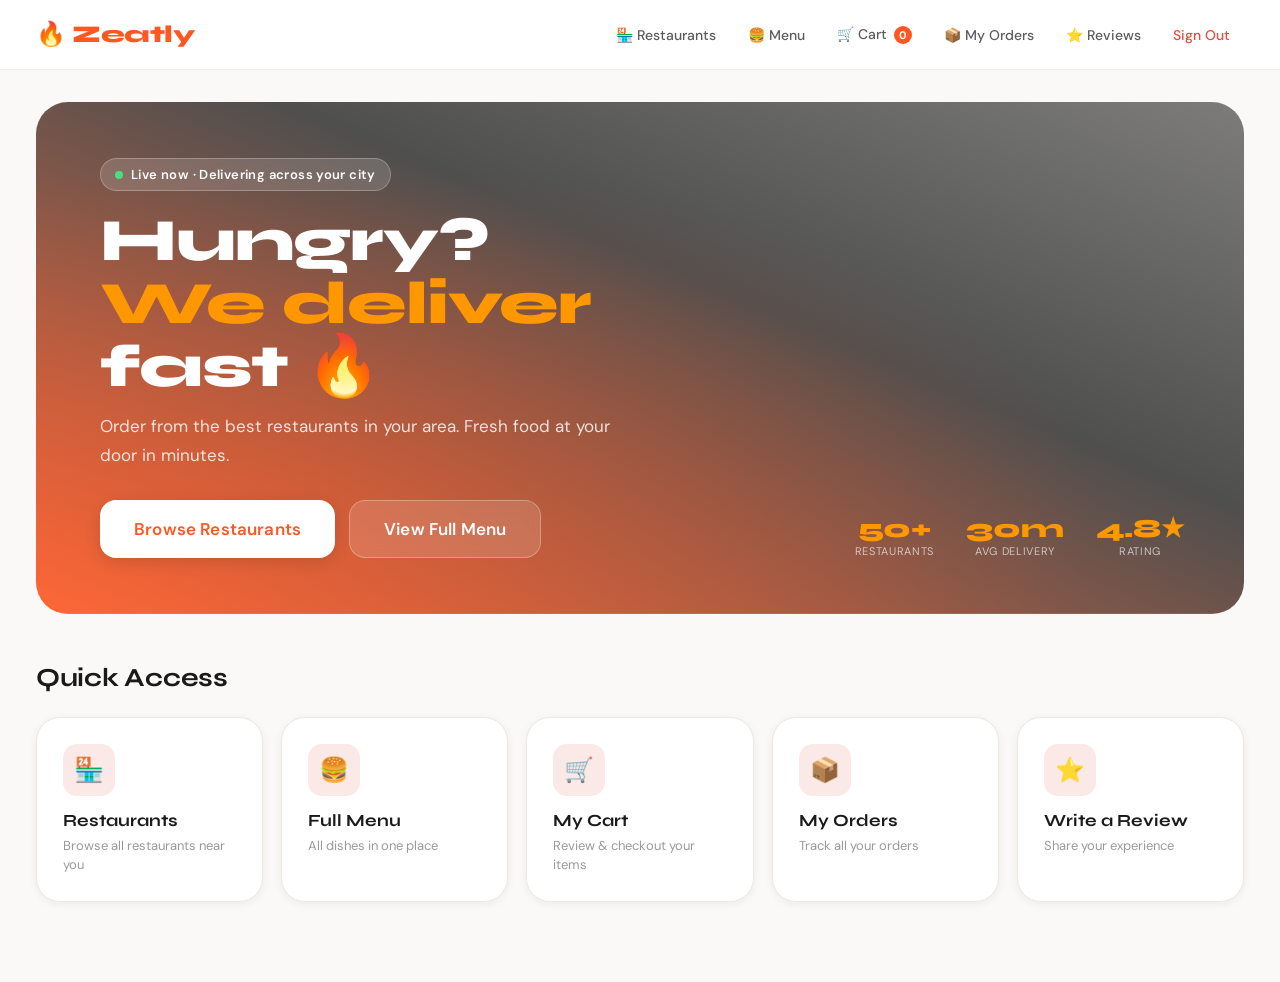
==== src/main/webapp/dashboard.html @ ebfcc114 "Payment Management This Payment Management Module was developed for the Online Food Management Syste" ====
<!DOCTYPE html>
<html lang="en">
<head>
  <meta charset="UTF-8">
  <meta name="viewport" content="width=device-width,initial-scale=1">
  <title>Home – Zeatly</title>
  <link rel="stylesheet" href="css/style.css">
  <script>
    window.onload = function() {
      // cart badge
      fetch('cart').then(r=>r.text()).then(html=>{
        const m = html.match(/id="cartCount">(\d+)</);
        if(m) document.getElementById('cartBadge').textContent = m[1];
      }).catch(()=>{});
    };
  </script>
</head>
<body>
<nav class="customer-nav">
  <a href="dashboard.html" class="brand">🔥 Zeatly</a>
  <div class="nav-links">
    <a href="restaurant">🏪 Restaurants</a>
    <a href="menu">🍔 Menu</a>
    <a href="cart">🛒 Cart <span class="nav-badge" id="cartBadge">0</span></a>
    <a href="order">📦 My Orders</a>
    <a href="feedback">⭐ Reviews</a>
    <a href="logout" class="nav-logout">Sign Out</a>
  </div>
</nav>

<div class="customer-page">
  <!-- HERO -->
  <div class="hero animate-up">
    <div class="hero-content">
      <div class="hero-eyebrow">
        <span class="hero-eyebrow-dot"></span>
        Live now · Delivering across your city
      </div>
      <h1>Hungry? <br><span class="hero-accent">We deliver</span> fast 🔥</h1>
      <p>Order from the best restaurants in your area. Fresh food at your door in minutes.</p>
      <div class="hero-btns">
        <a href="restaurant" class="btn btn-white btn-lg">Browse Restaurants</a>
        <a href="menu" class="btn btn-ghost btn-lg">View Full Menu</a>
      </div>
    </div>
    <div class="hero-stats">
      <div class="hero-stat"><div class="hero-stat-num">50+</div><div class="hero-stat-label">Restaurants</div></div>
      <div class="hero-stat"><div class="hero-stat-num">30m</div><div class="hero-stat-label">Avg Delivery</div></div>
      <div class="hero-stat"><div class="hero-stat-num">4.8★</div><div class="hero-stat-label">Rating</div></div>
    </div>
  </div>

  <!-- QUICK ACCESS -->
  <div class="section-header">
    <div class="section-title">Quick Access</div>
  </div>
  <div class="dash-grid">
    <a href="restaurant" class="dash-card delay-1">
      <div class="dash-card-icon">🏪</div>
      <div class="dash-card-text"><h3>Restaurants</h3><p>Browse all restaurants near you</p></div>
    </a>
    <a href="menu" class="dash-card delay-2">
      <div class="dash-card-icon">🍔</div>
      <div class="dash-card-text"><h3>Full Menu</h3><p>All dishes in one place</p></div>
    </a>
    <a href="cart" class="dash-card delay-3">
      <div class="dash-card-icon">🛒</div>
      <div class="dash-card-text"><h3>My Cart</h3><p>Review &amp; checkout your items</p></div>
    </a>
    <a href="order" class="dash-card delay-4">
      <div class="dash-card-icon">📦</div>
      <div class="dash-card-text"><h3>My Orders</h3><p>Track all your orders</p></div>
    </a>
    <a href="add-feedback.html" class="dash-card delay-5">
      <div class="dash-card-icon">⭐</div>
      <div class="dash-card-text"><h3>Write a Review</h3><p>Share your experience</p></div>
    </a>
  </div>
</div>

<div class="toast-container" id="toastContainer"></div>
<script>
function showToast(msg, type='') {
  const t = document.createElement('div');
  t.className = 'toast ' + type;
  t.textContent = msg;
  document.getElementById('toastContainer').appendChild(t);
  setTimeout(()=>t.remove(), 3500);
}
const p = new URLSearchParams(window.location.search);
if(p.get('success')==='ordered') showToast('✅ Order placed successfully!','success');
if(p.get('success')==='carted')  showToast('🛒 Item added to cart!','success');
</script>
</body>
</html>
---- src/main/webapp/css/style.css ----
@import url('https://fonts.googleapis.com/css2?family=Syne:wght@400;500;600;700;800&family=DM+Sans:ital,wght@0,300;0,400;0,500;0,600;0,700;1,400&display=swap');

:root {
  --brand:#FF5722;--brand-deep:#E64A19;--brand-glow:#FF7043;--brand-lite:#FBE9E7;--brand-mid:#FFCCBC;
  --accent:#FF9800;--dark:#0D0D0D;--dark2:#1A1A1A;--dark3:#252525;--surface:#FFFFFF;--surface2:#FAF9F7;
  --surface3:#F3F0EC;--border:#EDE8E0;--text:#1A1A1A;--text2:#5C5C5C;--text3:#9A9A9A;
  --success:#2ECC71;--warning:#F39C12;--danger:#E74C3C;--info:#3498DB;
  --radius-sm:10px;--radius:16px;--radius-lg:24px;--radius-xl:32px;
  --shadow-sm:0 2px 8px rgba(0,0,0,0.06);--shadow:0 8px 32px rgba(0,0,0,0.10);
  --shadow-lg:0 20px 60px rgba(0,0,0,0.14);--shadow-brand:0 8px 28px rgba(255,87,34,0.28);
}
*,*::before,*::after{margin:0;padding:0;box-sizing:border-box}
html{scroll-behavior:smooth}
body{font-family:'DM Sans',sans-serif;background:var(--surface2);color:var(--text);overflow-x:hidden;-webkit-font-smoothing:antialiased}
a{text-decoration:none;color:inherit}

@keyframes fadeUp{from{opacity:0;transform:translateY(22px)}to{opacity:1;transform:translateY(0)}}
@keyframes fadeIn{from{opacity:0}to{opacity:1}}
@keyframes slideInLeft{from{opacity:0;transform:translateX(-30px)}to{opacity:1;transform:translateX(0)}}
@keyframes pulse-dot{0%,100%{box-shadow:0 0 0 0 rgba(78,205,113,0.5)}50%{box-shadow:0 0 0 8px rgba(78,205,113,0)}}
@keyframes spin{to{transform:rotate(360deg)}}
@keyframes bounceIn{0%{transform:scale(0.3);opacity:0}60%{transform:scale(1.05)}80%{transform:scale(0.95)}100%{transform:scale(1);opacity:1}}
@keyframes shimmer{0%{background-position:-400px 0}100%{background-position:400px 0}}

.animate-up{animation:fadeUp 0.55s ease both}
.animate-in{animation:fadeIn 0.4s ease both}
.delay-1{animation-delay:0.1s}.delay-2{animation-delay:0.2s}.delay-3{animation-delay:0.3s}
.delay-4{animation-delay:0.4s}.delay-5{animation-delay:0.5s}

/* BUTTONS */
.btn{display:inline-flex;align-items:center;justify-content:center;gap:8px;padding:13px 24px;border:none;border-radius:var(--radius);cursor:pointer;font-family:'DM Sans',sans-serif;font-weight:600;font-size:15px;transition:all 0.22s cubic-bezier(0.34,1.56,0.64,1);position:relative;overflow:hidden;white-space:nowrap;letter-spacing:0.01em}
.btn:hover{transform:translateY(-2px)}
.btn:active{transform:translateY(0) scale(0.97)}
.btn-primary,.btn-order{background:var(--brand);color:#fff;box-shadow:var(--shadow-brand)}
.btn-primary:hover,.btn-order:hover{background:var(--brand-deep);box-shadow:0 12px 36px rgba(255,87,34,0.38)}
.btn-dark,.btn-cart{background:var(--dark);color:#fff}
.btn-dark:hover,.btn-cart:hover{background:var(--dark3)}
.btn-secondary{background:var(--surface3);color:var(--text2)}
.btn-secondary:hover{background:var(--border);color:var(--text)}
.btn-white{background:#fff;color:var(--brand);box-shadow:0 4px 16px rgba(0,0,0,0.12)}
.btn-white:hover{background:#f9f9f9}
.btn-ghost{background:rgba(255,255,255,0.14);color:#fff;border:1.5px solid rgba(255,255,255,0.28);backdrop-filter:blur(8px)}
.btn-ghost:hover{background:rgba(255,255,255,0.24)}
.btn-success{background:var(--success);color:#fff}
.btn-danger{background:#fee2e2;color:var(--danger)}
.btn-danger:hover{background:#fecaca}
.btn-blue{background:#2563eb;color:#fff}
.btn-blue:hover{background:#1d4ed8}
.btn-warning{background:var(--warning);color:#fff}
.btn-sm{padding:8px 14px;font-size:13px;border-radius:var(--radius-sm)}
.btn-lg{padding:17px 34px;font-size:17px}

/* NAVBAR */
.customer-nav{height:70px;background:rgba(255,255,255,0.95);backdrop-filter:blur(20px);display:flex;align-items:center;justify-content:space-between;padding:0 36px;position:sticky;top:0;z-index:999;border-bottom:1px solid rgba(237,232,224,0.7);animation:fadeIn 0.4s ease}
.brand{display:flex;align-items:center;gap:8px;font-family:'Syne',sans-serif;font-size:24px;font-weight:800;color:var(--brand);letter-spacing:-0.02em}
.nav-links{display:flex;align-items:center;gap:4px;flex-wrap:wrap}
.nav-links a{padding:8px 14px;border-radius:var(--radius-sm);font-weight:500;font-size:14px;color:var(--text2);transition:all 0.18s}
.nav-links a:hover{background:var(--brand-lite);color:var(--brand)}
.nav-links .active{background:var(--brand);color:#fff!important}
.nav-logout{color:var(--danger)!important}
.nav-logout:hover{background:#fee2e2!important;color:var(--danger)!important}
.nav-badge{display:inline-flex;align-items:center;justify-content:center;min-width:18px;height:18px;padding:0 4px;border-radius:999px;background:var(--brand);color:#fff;font-size:11px;font-weight:700;margin-left:3px;animation:bounceIn 0.4s ease}

/* PAGE */
.customer-page{padding:32px 36px;max-width:1400px;margin:0 auto}

/* HERO */
.hero{min-height:440px;border-radius:var(--radius-xl);overflow:hidden;display:flex;align-items:flex-end;padding:56px 64px;background:linear-gradient(to top right,rgba(255,87,34,0.88) 0%,rgba(13,13,13,0.72) 60%,rgba(0,0,0,0.5) 100%),url('https://images.unsplash.com/photo-1555396273-367ea4eb4db5?q=80&w=1800&auto=format&fit=crop');background-size:cover;background-position:center;margin-bottom:48px;position:relative;animation:fadeUp 0.7s ease}
.hero::before{content:'';position:absolute;inset:0;background:radial-gradient(ellipse at 20% 80%,rgba(255,87,34,0.35) 0%,transparent 60%)}
.hero-content{position:relative;z-index:1}
.hero-eyebrow{display:inline-flex;align-items:center;gap:8px;background:rgba(255,255,255,0.15);border:1px solid rgba(255,255,255,0.25);backdrop-filter:blur(8px);color:#fff;padding:7px 14px;border-radius:999px;font-size:13px;font-weight:600;margin-bottom:18px;letter-spacing:0.03em}
.hero-eyebrow-dot{width:8px;height:8px;border-radius:50%;background:#4ade80;animation:pulse-dot 1.8s infinite}
.hero h1{font-family:'Syne',sans-serif;font-size:60px;font-weight:800;line-height:1.05;color:#fff;margin-bottom:14px;letter-spacing:-0.02em;max-width:680px}
.hero-accent{color:var(--accent)}
.hero p{color:rgba(255,255,255,0.82);font-size:17px;line-height:1.7;max-width:540px;margin-bottom:30px}
.hero-btns{display:flex;gap:14px;flex-wrap:wrap}
.hero-stats{position:absolute;right:60px;bottom:56px;display:flex;gap:32px;z-index:1}
.hero-stat{text-align:center;color:#fff}
.hero-stat-num{font-family:'Syne',sans-serif;font-size:26px;font-weight:800;color:var(--accent)}
.hero-stat-label{font-size:11px;color:rgba(255,255,255,0.65);text-transform:uppercase;letter-spacing:0.06em}

/* SECTION */
.section-header{display:flex;align-items:baseline;justify-content:space-between;margin-bottom:24px}
.section-title{font-family:'Syne',sans-serif;font-size:26px;font-weight:700;letter-spacing:-0.01em}
.section-link{font-size:14px;color:var(--brand);font-weight:600}

/* DASH GRID */
.dash-grid{display:grid;grid-template-columns:repeat(auto-fit,minmax(200px,1fr));gap:18px;margin-bottom:48px}
.dash-card{background:var(--surface);border-radius:var(--radius-lg);padding:26px;border:1px solid var(--border);box-shadow:var(--shadow-sm);transition:all 0.25s cubic-bezier(0.34,1.56,0.64,1);animation:fadeUp 0.5s ease both}
.dash-card:hover{transform:translateY(-6px);box-shadow:var(--shadow);border-color:var(--brand-mid)}
.dash-card-icon{width:52px;height:52px;border-radius:14px;background:var(--brand-lite);display:flex;align-items:center;justify-content:center;font-size:24px;margin-bottom:14px}
.dash-card-text h3{font-family:'Syne',sans-serif;font-size:17px;font-weight:700;margin-bottom:5px}
.dash-card-text p{color:var(--text3);font-size:13px;line-height:1.5}

/* RESTAURANT GRID */
.restaurant-grid{display:grid;grid-template-columns:repeat(auto-fill,minmax(290px,1fr));gap:22px;margin-top:20px}
.rest-card{background:var(--surface);border-radius:var(--radius-lg);overflow:hidden;border:1px solid var(--border);box-shadow:var(--shadow-sm);transition:all 0.28s cubic-bezier(0.34,1.56,0.64,1);animation:fadeUp 0.5s ease both}
.rest-card:hover{transform:translateY(-8px);box-shadow:var(--shadow-lg);border-color:var(--brand-mid)}
.rest-card-header{height:150px;background:linear-gradient(135deg,var(--brand) 0%,var(--accent) 100%);display:flex;align-items:center;justify-content:center;font-size:56px;position:relative;overflow:hidden}
.rest-card-header img{width:100%;height:100%;object-fit:cover;position:absolute;inset:0}
.rest-card-body{padding:20px}
.rest-card-name{font-family:'Syne',sans-serif;font-size:19px;font-weight:700;margin-bottom:7px}
.rest-card-loc{color:var(--text3);font-size:13px;margin-bottom:8px}
.rest-card-cuisine{display:inline-block;background:var(--brand-lite);color:var(--brand);padding:4px 12px;border-radius:999px;font-size:12px;font-weight:600;margin-bottom:14px}
.rest-card-meta{display:flex;gap:12px;margin-bottom:14px;font-size:13px;color:var(--text2)}
.rest-card-rating{color:var(--accent);font-weight:600}
.rest-card-footer{display:flex;gap:10px}

/* FILTER BAR */
.filter-bar{background:var(--surface);border:1px solid var(--border);border-radius:var(--radius-lg);padding:18px 22px;display:flex;gap:12px;align-items:center;flex-wrap:wrap;margin-bottom:24px;box-shadow:var(--shadow-sm);animation:fadeUp 0.4s ease both}
.filter-bar input,.filter-bar select{flex:1;min-width:170px;padding:10px 14px;border:1.5px solid var(--border);border-radius:var(--radius-sm);background:var(--surface2);font-family:'DM Sans',sans-serif;font-size:14px;color:var(--text);outline:none;transition:all 0.2s}
.filter-bar input:focus,.filter-bar select:focus{border-color:var(--brand);box-shadow:0 0 0 3px rgba(255,87,34,0.1);background:#fff}
.filter-tags{display:flex;gap:8px;flex-wrap:wrap}
.filter-tag{padding:6px 14px;border-radius:999px;font-size:13px;font-weight:500;border:1.5px solid var(--border);background:var(--surface);color:var(--text2);cursor:pointer;transition:all 0.18s}
.filter-tag:hover{border-color:var(--brand);color:var(--brand)}
.filter-tag.active{border-color:var(--brand);background:var(--brand);color:#fff}
.result-count{color:var(--text3);font-size:13px;margin-bottom:10px}
.price-range{display:flex;gap:8px;align-items:center;color:var(--text3);font-size:13px;white-space:nowrap}
.price-range input{width:100px!important;flex:none!important;min-width:0!important}

/* MENU GRID */
.menu-grid{display:grid;grid-template-columns:repeat(auto-fill,minmax(290px,1fr));gap:22px;margin-top:8px}
.food-card{background:var(--surface);border-radius:var(--radius-lg);overflow:hidden;border:1px solid var(--border);box-shadow:var(--shadow-sm);transition:all 0.28s cubic-bezier(0.34,1.56,0.64,1);position:relative;animation:fadeUp 0.5s ease both}
.food-card:hover{transform:translateY(-8px);box-shadow:var(--shadow-lg);border-color:rgba(255,87,34,0.2)}
.food-card img{width:100%;height:210px;object-fit:cover;display:block;transition:transform 0.4s ease}
.food-card:hover img{transform:scale(1.04)}
.food-card-no-img{width:100%;height:210px;background:linear-gradient(135deg,var(--surface3) 0%,var(--brand-lite) 100%);display:flex;align-items:center;justify-content:center;font-size:68px}
.food-card-body{padding:18px}
.food-card-restaurant{display:inline-block;background:var(--brand-lite);color:var(--brand);padding:4px 11px;border-radius:999px;font-size:12px;font-weight:600;margin-bottom:10px}
.food-card-name{font-family:'Syne',sans-serif;font-size:18px;font-weight:700;color:var(--text);margin-bottom:7px;line-height:1.25}
.food-card-desc{color:var(--text3);font-size:13px;line-height:1.6;margin-bottom:14px;min-height:40px}
.food-card-footer{display:flex;justify-content:space-between;align-items:center}
.food-card-price{font-family:'Syne',sans-serif;font-size:20px;font-weight:800;color:var(--brand)}
.food-card-actions{display:flex;gap:8px;margin-top:14px;flex-wrap:wrap}
.food-card .btn{flex:1}
.food-badge{position:absolute;top:12px;right:12px;background:rgba(255,255,255,0.95);color:var(--brand);padding:5px 11px;border-radius:999px;font-size:12px;font-weight:700;box-shadow:var(--shadow-sm);backdrop-filter:blur(8px)}

/* ORDER CARDS */
.orders-grid{display:grid;grid-template-columns:repeat(auto-fill,minmax(340px,1fr));gap:20px}
.order-card{background:var(--surface);border-radius:var(--radius-lg);border:1px solid var(--border);box-shadow:var(--shadow-sm);overflow:hidden;transition:all 0.22s ease;animation:fadeUp 0.5s ease both}
.order-card:hover{box-shadow:var(--shadow)}
.order-card-header{padding:16px 20px;background:var(--surface3);border-bottom:1px solid var(--border);display:flex;align-items:center;justify-content:space-between;flex-wrap:wrap;gap:8px}
.order-id{font-size:12px;color:var(--text3);font-family:monospace}
.order-card-body{padding:20px}
.order-item-name{font-family:'Syne',sans-serif;font-size:19px;font-weight:700;margin-bottom:6px}
.order-meta{display:flex;flex-wrap:wrap;gap:12px;margin-bottom:14px;font-size:13px;color:var(--text2)}
.order-total{font-family:'Syne',sans-serif;font-size:22px;font-weight:800;color:var(--brand)}
.order-card-footer{padding:14px 20px;border-top:1px solid var(--border);display:flex;gap:8px;flex-wrap:wrap;align-items:center}

/* STATUS BADGES */
.status-badge{display:inline-flex;align-items:center;gap:5px;padding:5px 12px;border-radius:999px;font-size:12px;font-weight:600}
.status-placed{background:#dbeafe;color:#1d4ed8}
.status-preparing{background:#fef9c3;color:#a16207}
.status-ready{background:#dcfce7;color:#166534}
.status-delivered{background:#f0fdf4;color:#15803d}
.status-pending{background:var(--brand-lite);color:var(--brand)}
.status-success{background:#dcfce7;color:#166534}
.status-failed{background:#fee2e2;color:var(--danger)}

/* HISTORY */
.history-section{margin-top:36px;padding-top:28px;border-top:2px dashed var(--border)}
.history-card{opacity:0.6}
.history-card:hover{opacity:0.8}
.history-pill{background:var(--surface3);color:var(--text3);padding:3px 9px;border-radius:999px;font-size:11px;font-weight:600;text-transform:uppercase;letter-spacing:0.05em}

/* PAYMENT */
.payment-container{max-width:560px;margin:40px auto;animation:fadeUp 0.5s ease}
.payment-card{background:var(--surface);border-radius:var(--radius-xl);padding:38px;border:1px solid var(--border);box-shadow:var(--shadow)}
.payment-header{text-align:center;margin-bottom:28px}
.payment-header h2{font-family:'Syne',sans-serif;font-size:26px;font-weight:800;margin-bottom:7px}
.payment-header p{color:var(--text3)}
.payment-amount{background:linear-gradient(135deg,var(--brand) 0%,var(--accent) 100%);border-radius:var(--radius-lg);padding:22px;text-align:center;margin-bottom:26px;color:#fff}
.payment-amount-label{font-size:12px;opacity:0.8;margin-bottom:5px;text-transform:uppercase;letter-spacing:0.06em}
.payment-amount-value{font-family:'Syne',sans-serif;font-size:38px;font-weight:800}
.payment-methods{display:grid;grid-template-columns:1fr 1fr;gap:10px;margin-bottom:26px}
.payment-method{border:2px solid var(--border);border-radius:var(--radius);padding:16px 12px;text-align:center;cursor:pointer;transition:all 0.2s;background:var(--surface2)}
.payment-method:hover{border-color:var(--brand);background:var(--brand-lite)}
.payment-method.selected{border-color:var(--brand);background:var(--brand-lite)}
.payment-method-icon{font-size:26px;margin-bottom:7px}
.payment-method-name{font-size:13px;font-weight:600;color:var(--text2)}
.card-form{display:none;animation:fadeUp 0.3s ease}
.card-form.show{display:block}
.cash-confirm{display:none;animation:fadeUp 0.3s ease}
.cash-confirm.show{display:block}
.card-number-wrap{position:relative}
.card-brand-icon{position:absolute;right:13px;top:50%;transform:translateY(-50%);font-size:20px}

/* LOCATION */
.location-row{display:flex;gap:10px;margin-bottom:20px;align-items:flex-end}
.location-input-wrap{flex:1;position:relative}
.location-input-wrap input{padding-left:38px}
.location-pin{position:absolute;left:12px;top:50%;transform:translateY(-50%);font-size:17px;z-index:1}
.location-map-btn{white-space:nowrap;flex-shrink:0}

/* MAP MODAL */
.map-modal{display:none;position:fixed;inset:0;z-index:9999;background:rgba(0,0,0,0.6);backdrop-filter:blur(4px);align-items:center;justify-content:center}
.map-modal.open{display:flex}
.map-modal-box{background:var(--surface);border-radius:var(--radius-xl);overflow:hidden;width:min(700px,96vw);box-shadow:var(--shadow-lg);animation:fadeUp 0.35s ease}
.map-modal-head{padding:20px 26px;border-bottom:1px solid var(--border);display:flex;align-items:center;justify-content:space-between}
.map-modal-head h3{font-family:'Syne',sans-serif;font-size:19px;font-weight:700}
.map-modal-close{width:34px;height:34px;border-radius:50%;border:none;background:var(--surface3);cursor:pointer;font-size:17px;display:flex;align-items:center;justify-content:center;transition:all 0.18s}
.map-modal-close:hover{background:var(--border)}
#map{height:360px}
.map-modal-foot{padding:16px 26px;border-top:1px solid var(--border);display:flex;gap:10px;align-items:center}
.selected-address-preview{flex:1;font-size:13px;color:var(--text2);padding:9px 13px;background:var(--surface2);border-radius:var(--radius-sm);border:1px solid var(--border);min-height:40px}

/* FORMS */
.form-page{padding:28px 36px}
.form-container{max-width:660px}
.form-card{background:var(--surface);border-radius:var(--radius-xl);padding:34px;box-shadow:var(--shadow);border:1px solid var(--border)}
.form-group{margin-bottom:18px}
.form-row{display:grid;grid-template-columns:1fr 1fr;gap:16px}
label{display:block;margin-bottom:6px;font-weight:600;font-size:13px;color:var(--text2)}
input,textarea,select{width:100%;padding:12px 15px;border-radius:var(--radius-sm);border:1.5px solid var(--border);background:var(--surface2);outline:none;transition:all 0.2s;font-family:'DM Sans',sans-serif;font-size:14px;color:var(--text)}
input:focus,textarea:focus,select:focus{border-color:var(--brand);background:#fff;box-shadow:0 0 0 3px rgba(255,87,34,0.1)}
textarea{resize:vertical;min-height:105px}
.form-hint{margin-top:5px;color:var(--text3);font-size:12px}

/* ALERTS */
.alert{padding:13px 16px;border-radius:var(--radius);margin-bottom:16px;font-weight:500;font-size:14px;display:flex;align-items:center;gap:9px;animation:fadeUp 0.3s ease}
.alert-error{background:#fee2e2;color:#b91c1c}
.alert-success{background:#dcfce7;color:#166534}
.alert-info{background:#dbeafe;color:#1d4ed8}
.alert-warning{background:#fef9c3;color:#a16207}

/* AUTH */
.auth-page{display:flex;min-height:100vh}
.auth-left{flex:1;background:linear-gradient(150deg,var(--dark) 0%,var(--dark3) 40%,var(--brand-deep) 100%);display:flex;align-items:center;justify-content:center;flex-direction:column;color:#fff;padding:60px;position:relative;overflow:hidden}
.auth-left::before{content:'';position:absolute;inset:0;background:radial-gradient(ellipse at 20% 50%,rgba(255,87,34,0.25) 0%,transparent 60%),radial-gradient(ellipse at 80% 20%,rgba(255,152,0,0.15) 0%,transparent 50%)}
.auth-left-content{position:relative;z-index:1;text-align:center}
.auth-brand{font-family:'Syne',sans-serif;font-size:48px;font-weight:800;margin-bottom:4px;letter-spacing:-0.02em}
.auth-brand-sub{font-size:14px;opacity:0.5;margin-bottom:36px;letter-spacing:0.1em;text-transform:uppercase}
.auth-features{text-align:left;display:flex;flex-direction:column;gap:14px}
.auth-feature{display:flex;align-items:center;gap:13px;font-size:15px;opacity:0.9}
.auth-feature-icon{width:38px;height:38px;border-radius:11px;background:rgba(255,255,255,0.12);display:flex;align-items:center;justify-content:center;font-size:18px;flex-shrink:0}
.auth-right{width:500px;background:var(--surface);display:flex;align-items:center;justify-content:center;padding:44px}
.auth-form{width:100%;animation:fadeUp 0.55s ease}
.auth-form h2{font-family:'Syne',sans-serif;font-size:32px;font-weight:800;margin-bottom:7px;letter-spacing:-0.01em}
.auth-sub{color:var(--text3);margin-bottom:26px;font-size:14px}
.auth-footer{margin-top:20px;text-align:center;color:var(--text3);font-size:14px}
.auth-footer a{color:var(--brand);font-weight:700}

/* SIDEBAR */
.app-layout{display:flex}
.sidebar{width:250px;min-height:100vh;background:var(--dark);position:fixed;top:0;left:0;z-index:100;overflow-y:auto;animation:slideInLeft 0.4s ease}
.sidebar-top{padding:24px 22px 18px;border-bottom:1px solid rgba(255,255,255,0.06)}
.sidebar-brand{font-family:'Syne',sans-serif;color:#fff;font-size:22px;font-weight:800;letter-spacing:-0.01em}
.sidebar-brand span{color:var(--brand)}
.sidebar-user{margin-top:14px;display:flex;align-items:center;gap:11px}
.sidebar-avatar{width:36px;height:36px;border-radius:50%;background:var(--brand);color:#fff;display:flex;align-items:center;justify-content:center;font-weight:700;font-size:14px;flex-shrink:0}
.sidebar-username{color:rgba(255,255,255,0.8);font-size:13px;font-weight:500}
.sidebar-role{color:rgba(255,255,255,0.4);font-size:11px}
.sidebar-section{color:rgba(255,255,255,0.3);padding:18px 22px 7px;font-size:10px;letter-spacing:0.12em;text-transform:uppercase;font-weight:600}
.sidebar-link{display:flex;align-items:center;gap:10px;text-decoration:none;color:rgba(255,255,255,0.5);padding:11px 14px;border-radius:var(--radius-sm);margin:2px 10px;transition:all 0.18s;font-size:14px;font-weight:500}
.sidebar-link:hover{background:rgba(255,255,255,0.07);color:rgba(255,255,255,0.9)}
.sidebar-link.active{background:var(--brand);color:#fff;box-shadow:0 4px 14px rgba(255,87,34,0.3)}
.sidebar-link .sl-icon{font-size:16px;width:19px;text-align:center}
.main-content{margin-left:250px;flex:1}

/* TOPBAR */
.topbar{background:var(--surface);padding:22px 32px;border-bottom:1px solid var(--border);display:flex;align-items:center;justify-content:space-between;position:sticky;top:0;z-index:50}
.page-title{font-family:'Syne',sans-serif;font-size:26px;font-weight:800;letter-spacing:-0.01em}
.page-sub{color:var(--text3);margin-top:4px;font-size:13px}
.topbar-right{display:flex;align-items:center;gap:10px}
.user-chip{display:flex;align-items:center;gap:9px;background:var(--surface2);padding:7px 14px;border-radius:999px;border:1px solid var(--border)}
.user-avatar{width:32px;height:32px;border-radius:50%;background:var(--brand);color:#fff;display:flex;align-items:center;justify-content:center;font-weight:700;font-size:13px}
.user-role{font-size:11px;color:var(--text3)}

/* STATS */
.content-wrapper{padding:26px 32px}
.stats-row,.stats-grid{display:grid;grid-template-columns:repeat(auto-fit,minmax(210px,1fr));gap:18px;margin-bottom:26px}
.stat-card{background:var(--surface);border-radius:var(--radius-lg);padding:22px;border:1px solid var(--border);box-shadow:var(--shadow-sm);display:flex;align-items:center;gap:16px;transition:all 0.25s ease;animation:fadeUp 0.5s ease both;position:relative;overflow:hidden}
.stat-card::after{content:'';position:absolute;top:0;left:0;right:0;height:3px;background:linear-gradient(90deg,var(--brand),var(--accent))}
.stat-card:hover{transform:translateY(-4px);box-shadow:var(--shadow)}
.stat-icon{width:56px;height:56px;border-radius:14px;background:var(--brand-lite);display:flex;align-items:center;justify-content:center;font-size:24px;flex-shrink:0}
.stat-value{font-family:'Syne',sans-serif;font-size:30px;font-weight:800;color:var(--text)}
.stat-label,.stat-title{color:var(--text3);font-size:12px;margin-top:3px}

/* CARD */
.card{background:var(--surface);border-radius:var(--radius-lg);padding:22px;border:1px solid var(--border);box-shadow:var(--shadow-sm);margin-bottom:22px;animation:fadeUp 0.5s ease both}
.card-header{margin-bottom:18px}
.card-title{font-family:'Syne',sans-serif;font-size:18px;font-weight:700}

/* TABLES */
.table-card,.table-wrapper{background:var(--surface);border-radius:var(--radius-lg);overflow:hidden;box-shadow:var(--shadow-sm);border:1px solid var(--border);animation:fadeUp 0.5s ease both}
.modern-table,.data-table,.table-wrapper table{width:100%;border-collapse:collapse}
.modern-table th,.data-table th,.table-wrapper th{text-align:left;padding:14px 18px;color:var(--text3);font-size:11px;font-weight:600;text-transform:uppercase;letter-spacing:0.06em;background:var(--surface3)}
.modern-table td,.data-table td,.table-wrapper td{padding:16px 18px;border-top:1px solid var(--border);font-size:14px}
.modern-table tr:hover,.data-table tr:hover,.table-wrapper tr:hover{background:var(--surface2)}

/* BADGES */
.badge{display:inline-flex;align-items:center;padding:4px 11px;border-radius:999px;font-size:12px;font-weight:600}
.badge-admin{background:#fee2e2;color:var(--danger)}
.badge-user{background:#dbeafe;color:#2563eb}
.badge-worker{background:#dcfce7;color:#16a34a}
.badge-placed{background:var(--brand-lite);color:var(--brand)}
.badge-preparing{background:#fef9c3;color:#a16207}
.badge-ready{background:#dcfce7;color:#16a34a}
.badge-delivered{background:#f0fdf4;color:#15803d}

/* ACTIONS BAR */
.actions-bar{display:flex;align-items:center;gap:12px;margin-bottom:22px;flex-wrap:wrap}
.td-actions{display:flex;gap:7px;flex-wrap:wrap}

/* CONTENT GRID */
.content-grid{display:grid;grid-template-columns:1fr 1fr;gap:22px;margin-bottom:22px}

/* STATUS BAR */
.status-bar-row{margin-bottom:14px}
.sb-label{display:block;margin-bottom:5px;font-weight:600;font-size:13px}
.sb-track{height:9px;background:var(--surface3);border-radius:999px;overflow:hidden}
.sb-fill{height:100%;border-radius:999px;transition:width 1s ease}
.sb-count{display:inline-block;margin-top:4px;color:var(--text3);font-size:12px}
.top-item{display:flex;align-items:center;justify-content:space-between;padding:11px 0;border-bottom:1px solid var(--border)}
.rank{width:30px;height:30px;border-radius:50%;background:var(--brand-lite);color:var(--brand);display:flex;align-items:center;justify-content:center;font-weight:700;font-size:12px}
.top-name{flex:1;margin-left:11px;font-weight:600;font-size:14px}
.top-val{color:var(--text3);font-size:13px}

/* PAGE HEADER */
.page-header{margin-bottom:26px}
.page-header h1{font-family:'Syne',sans-serif;font-size:32px;font-weight:800;letter-spacing:-0.01em;margin-bottom:5px}
.page-header p{color:var(--text3)}

/* EMPTY STATE */
.empty-state{text-align:center;padding:72px 40px;color:var(--text3)}
.empty-icon{font-size:60px;margin-bottom:14px}
.empty-state p{font-size:15px}

/* IMG PREVIEW */
.img-preview{width:100%;height:170px;border-radius:var(--radius);background:var(--surface3);border:2px dashed var(--border);display:flex;align-items:center;justify-content:center;font-size:44px;margin-bottom:20px;overflow:hidden}
.img-preview img{width:100%;height:100%;object-fit:cover}

/* TOAST */
.toast-container{position:fixed;bottom:24px;right:24px;z-index:99999;display:flex;flex-direction:column;gap:9px}
.toast{background:var(--dark);color:#fff;padding:13px 18px;border-radius:var(--radius);box-shadow:var(--shadow-lg);display:flex;align-items:center;gap:9px;font-size:14px;font-weight:500;min-width:270px;animation:fadeUp 0.35s ease;border-left:4px solid var(--brand)}
.toast.success{border-left-color:var(--success)}
.toast.error{border-left-color:var(--danger)}

/* LOADING */
.loading-overlay{position:fixed;inset:0;background:var(--dark);z-index:99998;display:flex;align-items:center;justify-content:center;flex-direction:column;gap:18px}
.loading-logo{font-family:'Syne',sans-serif;font-size:40px;font-weight:800;color:#fff}
.loading-logo span{color:var(--brand)}
.loader{width:42px;height:42px;border:3px solid rgba(255,255,255,0.15);border-top-color:var(--brand);border-radius:50%;animation:spin 0.8s linear infinite}

/* MINI BAR */
.mini-bar{width:110px;height:7px;background:var(--surface3);border-radius:999px;overflow:hidden;display:inline-block;margin-right:7px}
.mini-bar div{height:100%;border-radius:999px}

/* RESPONSIVE */
@media(max-width:1024px){.content-grid{grid-template-columns:1fr}.hero-stats{display:none}}
@media(max-width:900px){
  .customer-nav{flex-direction:column;height:auto;padding:16px;gap:12px}
  .hero{padding:32px 24px}.hero h1{font-size:36px}.hero p{font-size:15px}
  .menu-grid,.restaurant-grid{grid-template-columns:1fr}
  .sidebar{display:none}.main-content{margin-left:0}
  .customer-page{padding:18px}.form-page{padding:18px}
  .form-row{grid-template-columns:1fr}
  .auth-left{display:none}.auth-right{width:100%}
  .payment-methods{grid-template-columns:1fr 1fr}
  .stats-row,.stats-grid{grid-template-columns:1fr 1fr}
  .topbar{padding:14px 18px}.content-wrapper{padding:14px 18px}
}
@media(max-width:500px){.payment-methods{grid-template-columns:1fr}.stats-row,.stats-grid{grid-template-columns:1fr}}
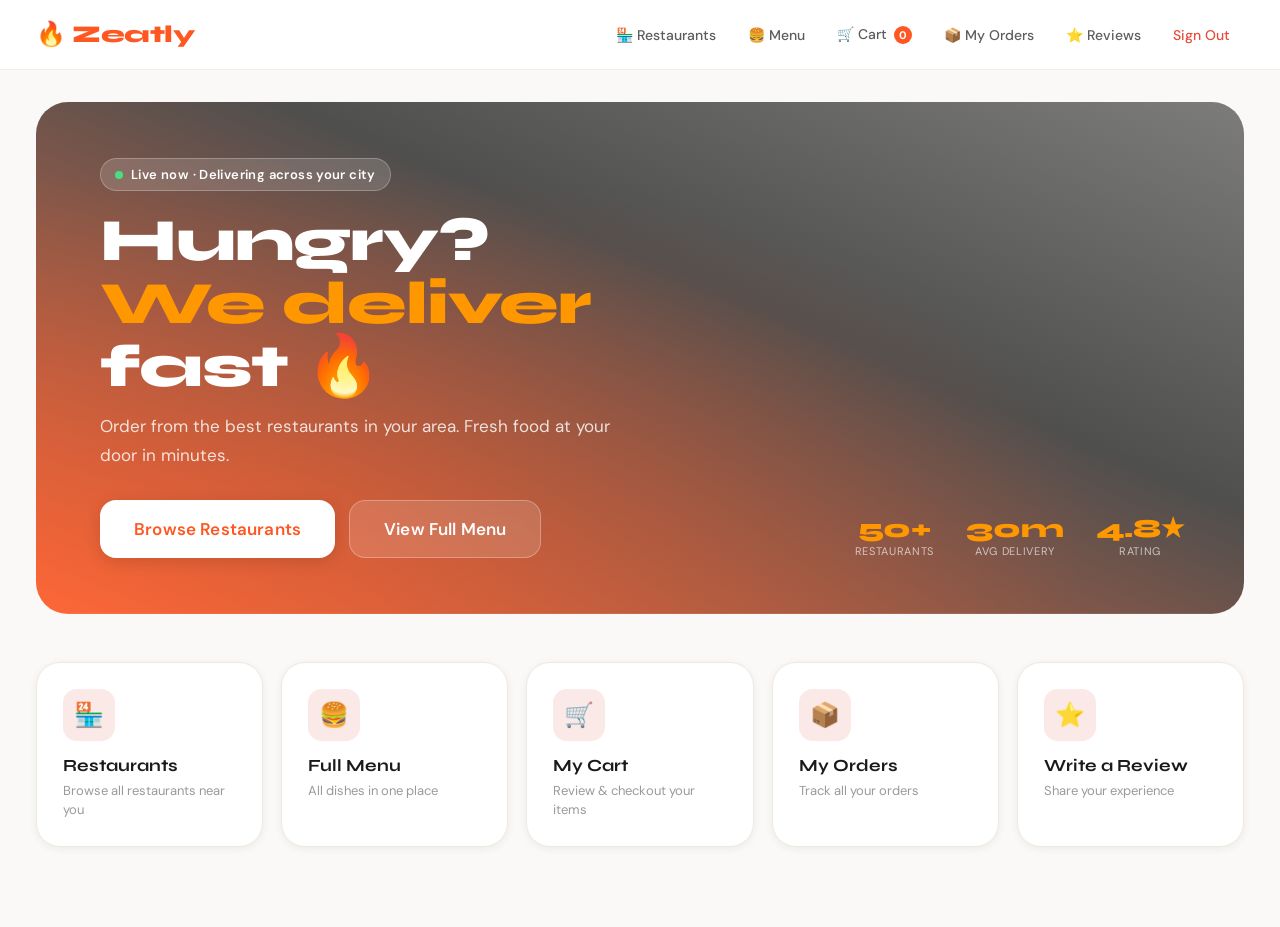
==== commit 26101311: "Removed Section Header From Homepage" ====
--- a/src/main/webapp/dashboard.html
+++ b/src/main/webapp/dashboard.html
@@ -51,9 +51,7 @@
   </div>
 
   <!-- QUICK ACCESS -->
-  <div class="section-header">
-    <div class="section-title">Quick Access</div>
-  </div>
+  
   <div class="dash-grid">
     <a href="restaurant" class="dash-card delay-1">
       <div class="dash-card-icon">🏪</div>
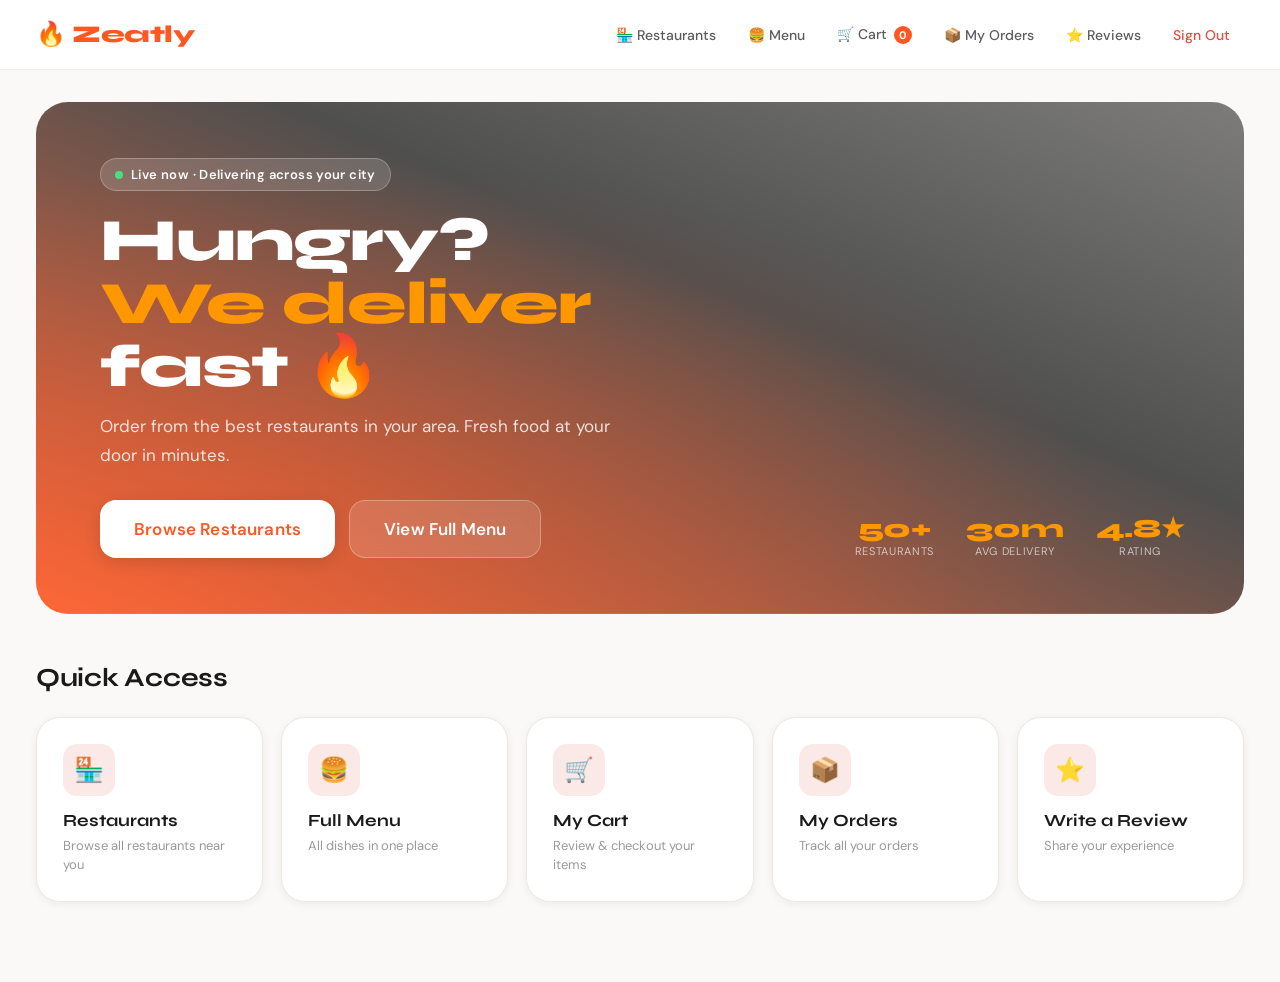
==== commit 4e0f9e1a: "Added section header to HTML" ====
--- a/src/main/webapp/dashboard.html
+++ b/src/main/webapp/dashboard.html
@@ -51,7 +51,9 @@
   </div>
 
   <!-- QUICK ACCESS -->
-  
+   <div class="section-header">
+    <div class="section-title">Quick Access</div>
+  </div>
   <div class="dash-grid">
     <a href="restaurant" class="dash-card delay-1">
       <div class="dash-card-icon">🏪</div>
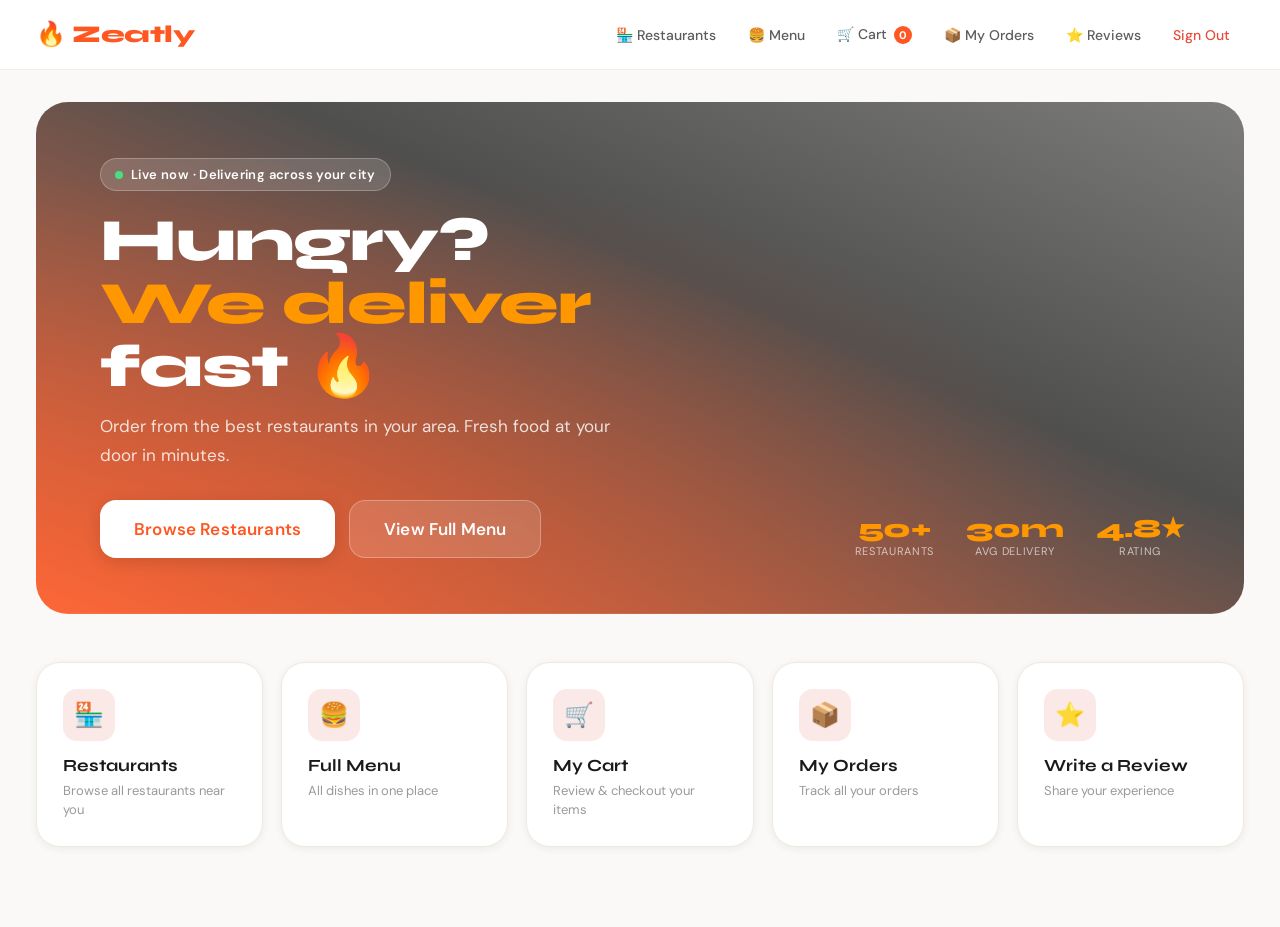
==== commit d8d3ac77: "Removed Quick Acces Section Header" ====
--- a/src/main/webapp/dashboard.html
+++ b/src/main/webapp/dashboard.html
@@ -51,9 +51,7 @@
   </div>
 
   <!-- QUICK ACCESS -->
-   <div class="section-header">
-    <div class="section-title">Quick Access</div>
-  </div>
+  
   <div class="dash-grid">
     <a href="restaurant" class="dash-card delay-1">
       <div class="dash-card-icon">🏪</div>
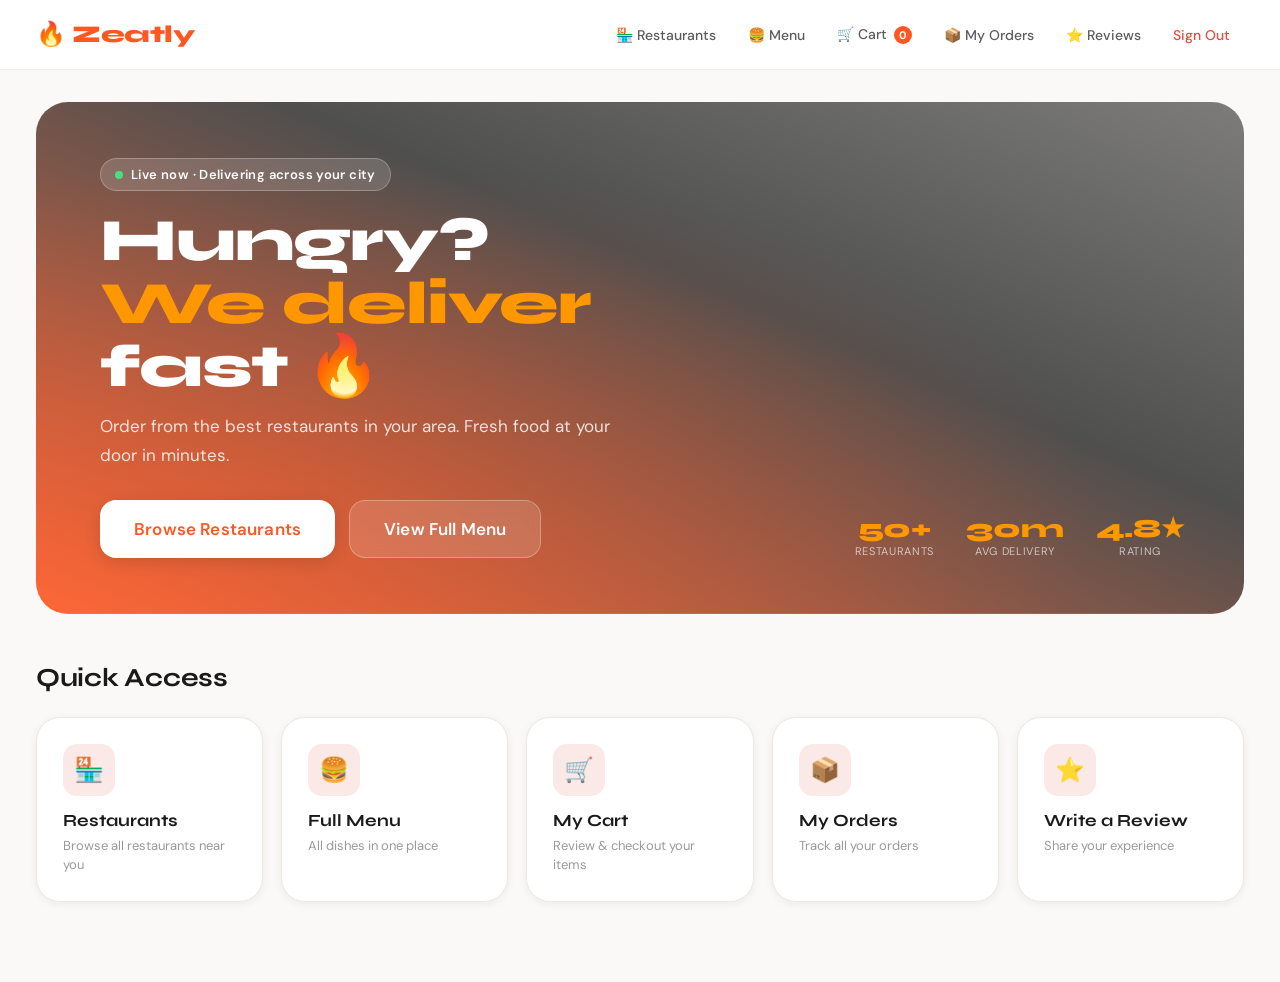
==== commit ad8dbf09: "Added new Quick Acces Section Header" ====
--- a/src/main/webapp/dashboard.html
+++ b/src/main/webapp/dashboard.html
@@ -51,7 +51,9 @@
   </div>
 
   <!-- QUICK ACCESS -->
-  
+   <div class="section-header">
+    <div class="section-title">Quick Access</div>
+  </div>
   <div class="dash-grid">
     <a href="restaurant" class="dash-card delay-1">
       <div class="dash-card-icon">🏪</div>
